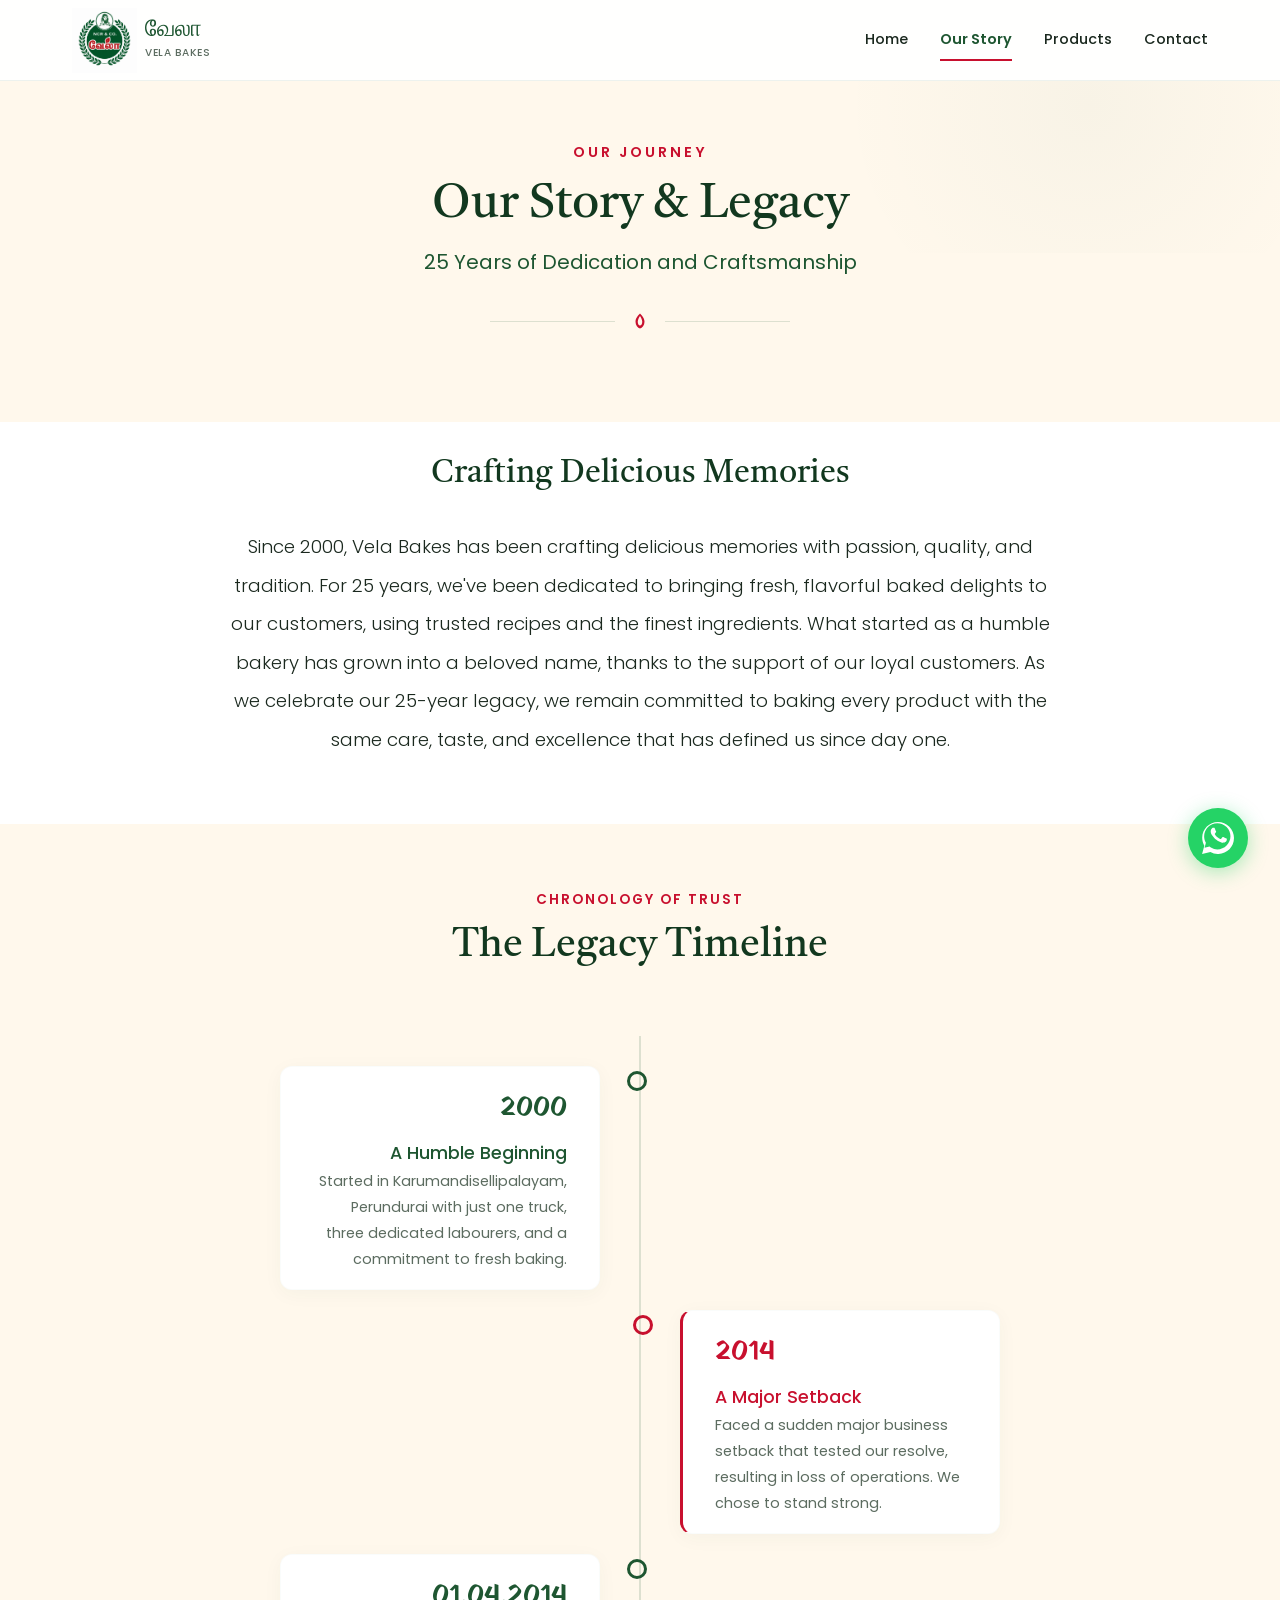
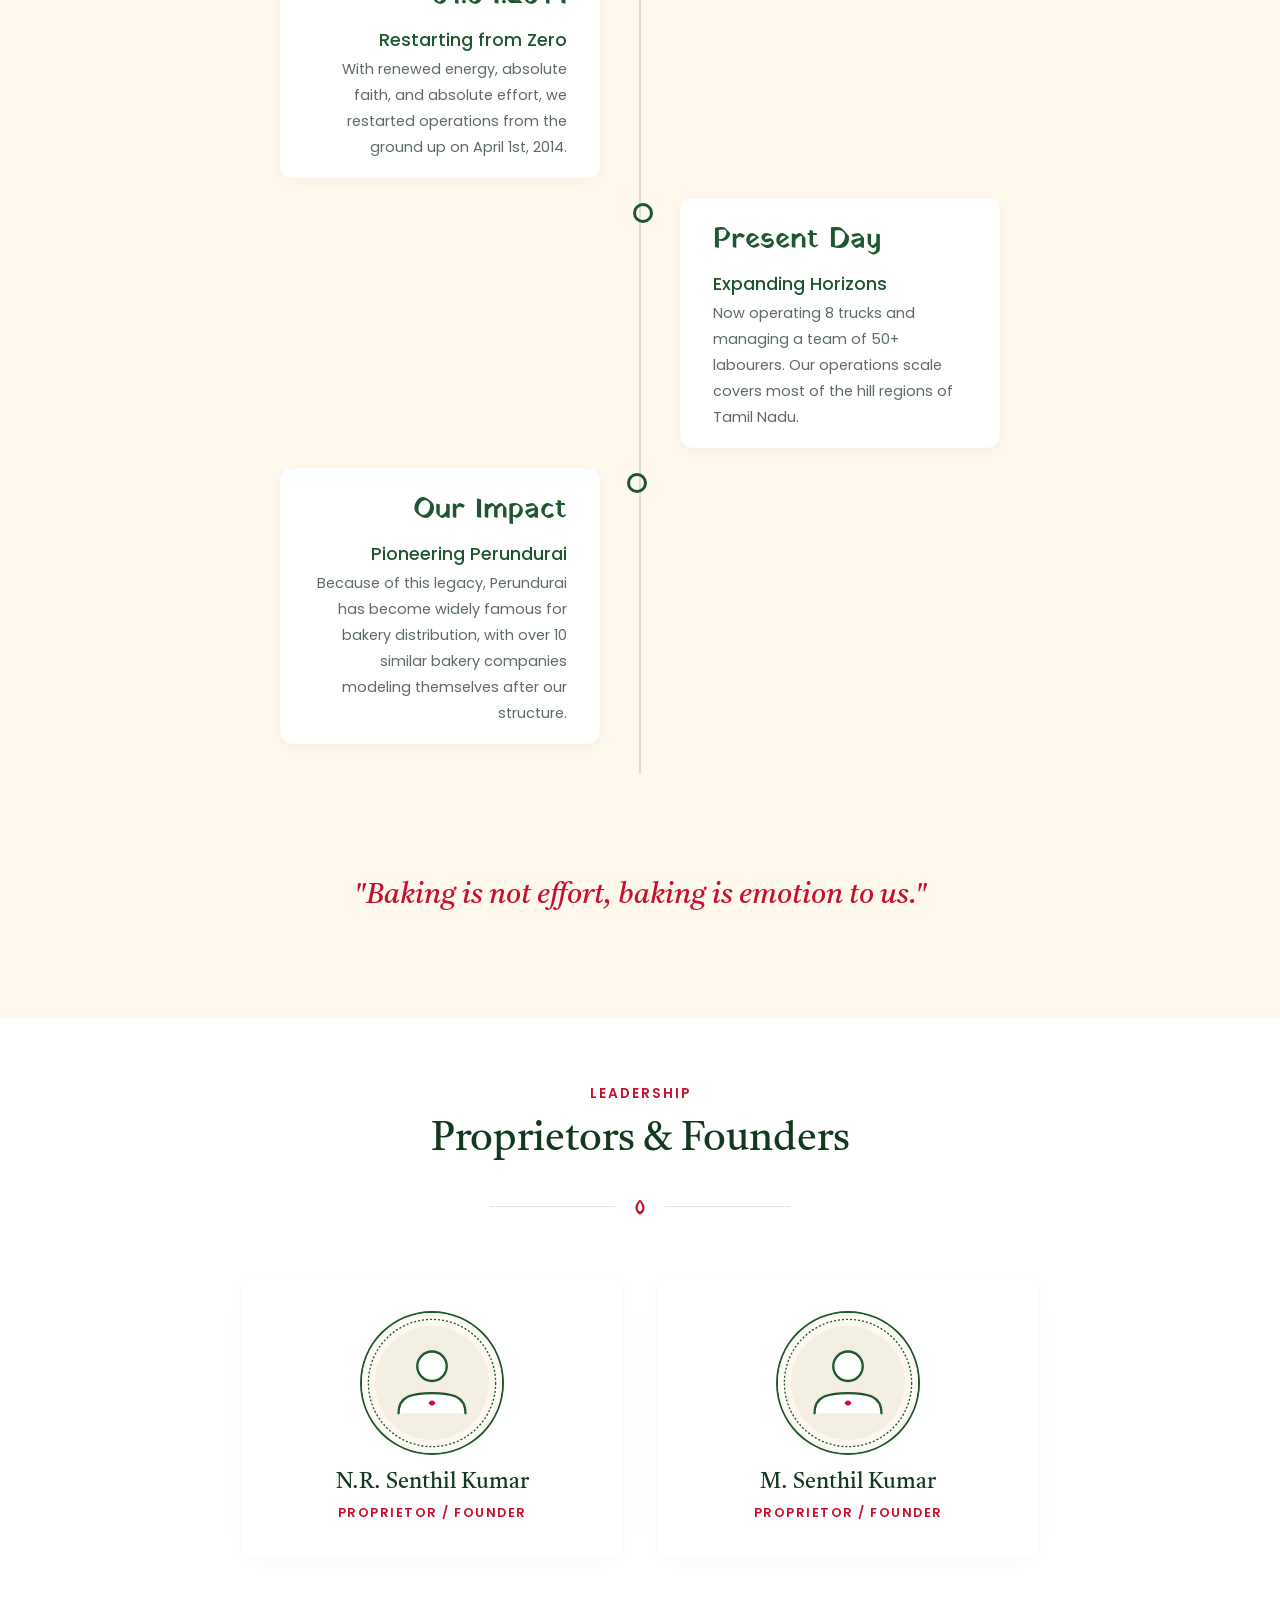
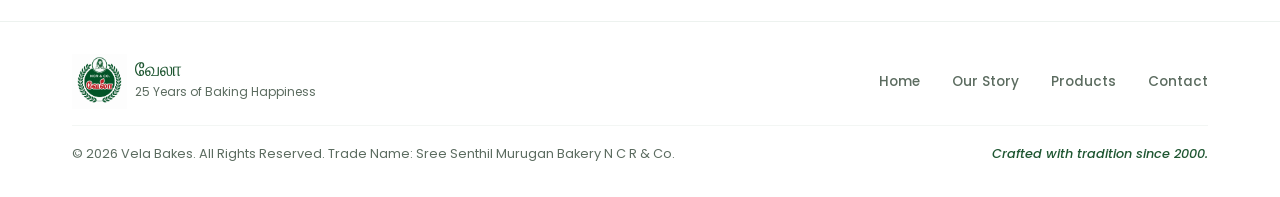
==== about.html @ 0e52856c "Initial commit: premium 4-page responsive website for Vela Bakes" ====
<!DOCTYPE html>
<html lang="en">
<head>
  <meta charset="UTF-8">
  <meta name="viewport" content="width=device-width, initial-scale=1.0">
  <meta name="description" content="Read the inspiring journey of Vela Bakes, Sree Senthil Murugan Bakery N C R & Co. Discover our 25-year baking legacy in Perundurai and meet our founders.">
  <title>Our Story | Vela Bakes</title>
  
  <!-- CSS Stylesheets -->
  <link rel="stylesheet" href="assets/css/style.css">
  
  <!-- Favicon -->
  <link rel="icon" type="image/png" href="assets/logo.png">
</head>
<body>

  <!-- --- SITE HEADER / NAVIGATION --- -->
  <header class="navbar-header" id="siteHeader">
    <div class="container navbar-container">
      <a href="index.html" class="logo-link" aria-label="Vela Bakes Home">
        <img src="assets/logo.png" alt="Vela Bakes Logo" class="logo-img">
        <div class="logo-text-group">
          <span class="logo-title">வேலா</span>
          <span class="logo-subtitle">VELA BAKES</span>
        </div>
      </a>
      
      <button class="menu-toggle" id="menuToggle" aria-label="Toggle navigation menu" aria-expanded="false" aria-controls="navLinks">
        <span></span>
        <span></span>
        <span></span>
      </button>

      <nav class="nav-links" id="navLinks">
        <a href="index.html" class="nav-link">Home</a>
        <a href="about.html" class="nav-link active">Our Story</a>
        <a href="products.html" class="nav-link">Products</a>
        <a href="contact.html" class="nav-link">Contact</a>
      </nav>
    </div>
  </header>

  <!-- --- HERO SECTION / BANNER --- -->
  <section class="hero-section" style="min-height: 40vh; padding: 140px 0 60px;">
    <div class="hero-bg-accent"></div>
    <div class="container hero-content reveal">
      <p class="hero-subtitle">Our Journey</p>
      <h1 class="hero-title" style="font-size: 3rem; margin-bottom: var(--space-xs);">Our Story &amp; Legacy</h1>
      <p class="hero-tagline" style="font-size: 1.25rem;">25 Years of Dedication and Craftsmanship</p>
      
      <div class="leaf-divider">
        <div class="leaf-line"></div>
        <svg class="leaf-icon" viewBox="0 0 24 24">
          <path d="M12,2C12,2 6,7 6,13C6,18 9,21 12,22C15,21 18,18 18,13C18,7 12,2 12,2ZM12,18C10.3,18 9,15.8 9,13C9,10.2 11,6.5 12,5.2C13,6.5 15,10.2 15,13C15,15.8 13.7,18 12,18Z"/>
        </svg>
        <div class="leaf-line"></div>
      </div>
    </div>
  </section>

  <!-- --- STORY SECTION --- -->
  <section class="section-padding" style="background-color: var(--color-bg-white); padding-top: var(--space-md);">
    <div class="container reveal" style="max-width: 900px; text-align: center;">
      <h2 class="section-title" style="font-size: 2rem; margin-bottom: var(--space-md);">Crafting Delicious Memories</h2>
      <p class="intro-text" style="font-size: 1.15rem; line-height: 2.1; margin-bottom: 0;">
        Since 2000, Vela Bakes has been crafting delicious memories with passion, quality, and tradition. For 25 years, we've been dedicated to bringing fresh, flavorful baked delights to our customers, using trusted recipes and the finest ingredients. What started as a humble bakery has grown into a beloved name, thanks to the support of our loyal customers. As we celebrate our 25-year legacy, we remain committed to baking every product with the same care, taste, and excellence that has defined us since day one.
      </p>
    </div>
  </section>

  <!-- --- TIMELINE / LEGACY SECTION --- -->
  <section class="section-padding">
    <div class="container reveal">
      <div class="section-header">
        <p class="section-subtitle">Chronology of Trust</p>
        <h2 class="section-title">The Legacy Timeline</h2>
      </div>

      <div class="timeline-container">
        <!-- Milestone 1 -->
        <div class="timeline-item left reveal">
          <div class="timeline-content">
            <span class="timeline-year">2000</span>
            <h3 style="font-family: var(--font-body); font-size: 1.1rem; color: var(--color-brand-green); margin-bottom: 5px;">A Humble Beginning</h3>
            <p style="font-size: 0.9rem; color: var(--color-text-muted);">
              Started in Karumandisellipalayam, Perundurai with just one truck, three dedicated labourers, and a commitment to fresh baking.
            </p>
          </div>
        </div>

        <!-- Milestone 2 -->
        <div class="timeline-item right setback reveal">
          <div class="timeline-content">
            <span class="timeline-year">2014</span>
            <h3 style="font-family: var(--font-body); font-size: 1.1rem; color: var(--color-brand-red); margin-bottom: 5px;">A Major Setback</h3>
            <p style="font-size: 0.9rem; color: var(--color-text-muted);">
              Faced a sudden major business setback that tested our resolve, resulting in loss of operations. We chose to stand strong.
            </p>
          </div>
        </div>

        <!-- Milestone 3 -->
        <div class="timeline-item left reveal">
          <div class="timeline-content">
            <span class="timeline-year">01.04.2014</span>
            <h3 style="font-family: var(--font-body); font-size: 1.1rem; color: var(--color-brand-green); margin-bottom: 5px;">Restarting from Zero</h3>
            <p style="font-size: 0.9rem; color: var(--color-text-muted);">
              With renewed energy, absolute faith, and absolute effort, we restarted operations from the ground up on April 1st, 2014.
            </p>
          </div>
        </div>

        <!-- Milestone 4 -->
        <div class="timeline-item right reveal">
          <div class="timeline-content">
            <span class="timeline-year">Present Day</span>
            <h3 style="font-family: var(--font-body); font-size: 1.1rem; color: var(--color-brand-green); margin-bottom: 5px;">Expanding Horizons</h3>
            <p style="font-size: 0.9rem; color: var(--color-text-muted);">
              Now operating 8 trucks and managing a team of 50+ labourers. Our operations scale covers most of the hill regions of Tamil Nadu.
            </p>
          </div>
        </div>

        <!-- Milestone 5 -->
        <div class="timeline-item left reveal">
          <div class="timeline-content">
            <span class="timeline-year">Our Impact</span>
            <h3 style="font-family: var(--font-body); font-size: 1.1rem; color: var(--color-brand-green); margin-bottom: 5px;">Pioneering Perundurai</h3>
            <p style="font-size: 0.9rem; color: var(--color-text-muted);">
              Because of this legacy, Perundurai has become widely famous for bakery distribution, with over 10 similar bakery companies modeling themselves after our structure.
            </p>
          </div>
        </div>
      </div>

      <div class="timeline-quote-section reveal">
        <p class="timeline-quote">"Baking is not effort, baking is emotion to us."</p>
      </div>
    </div>
  </section>

  <!-- --- OWNERS / PROPRIETORS SECTION --- -->
  <section class="section-padding" style="background-color: var(--color-bg-white);">
    <div class="container reveal">
      <div class="section-header">
        <p class="section-subtitle">Leadership</p>
        <h2 class="section-title">Proprietors &amp; Founders</h2>
        <div class="leaf-divider">
          <div class="leaf-line"></div>
          <svg class="leaf-icon" viewBox="0 0 24 24">
            <path d="M12,2C12,2 6,7 6,13C6,18 9,21 12,22C15,21 18,18 18,13C18,7 12,2 12,2ZM12,18C10.3,18 9,15.8 9,13C9,10.2 11,6.5 12,5.2C13,6.5 15,10.2 15,13C15,15.8 13.7,18 12,18Z"/>
          </svg>
          <div class="leaf-line"></div>
        </div>
      </div>

      <div class="owners-grid">
        <!-- Founder 1 -->
        <div class="owner-card reveal">
          <div class="owner-img-frame">
            <img src="assets/images/owner-placeholder.svg" alt="N.R. Senthil Kumar Profile" class="owner-img" loading="lazy">
          </div>
          <h3 class="owner-name">N.R. Senthil Kumar</h3>
          <p class="owner-role">Proprietor / Founder</p>
        </div>

        <!-- Founder 2 -->
        <div class="owner-card reveal">
          <div class="owner-img-frame">
            <img src="assets/images/owner-placeholder.svg" alt="M. Senthil Kumar Profile" class="owner-img" loading="lazy">
          </div>
          <h3 class="owner-name">M. Senthil Kumar</h3>
          <p class="owner-role">Proprietor / Founder</p>
        </div>
      </div>
    </div>
  </section>

  <!-- --- FOOTER --- -->
  <footer class="site-footer">
    <div class="container">
      <div class="footer-top">
        <a href="index.html" class="footer-brand" aria-label="Vela Bakes logo Link">
          <img src="assets/logo.png" alt="Vela Bakes Logo" class="footer-logo">
          <div class="logo-text-group" style="text-align: left;">
            <span class="footer-brand-title">வேலா</span>
            <span class="footer-brand-tagline">25 Years of Baking Happiness</span>
          </div>
        </a>
        
        <ul class="footer-links">
          <li><a href="index.html" class="footer-link">Home</a></li>
          <li><a href="about.html" class="footer-link">Our Story</a></li>
          <li><a href="products.html" class="footer-link">Products</a></li>
          <li><a href="contact.html" class="footer-link">Contact</a></li>
        </ul>
      </div>

      <div class="footer-bottom">
        <p class="footer-copyright">&copy; 2026 Vela Bakes. All Rights Reserved. Trade Name: Sree Senthil Murugan Bakery N C R & Co.</p>
        <p class="footer-tradition">Crafted with tradition since 2000.</p>
      </div>
    </div>
  </footer>

  <!-- --- FLOATING WHATSAPP BUTTON --- -->
  <a href="https://wa.me/919443767670?text=Hi%2C%20I%27d%20like%20to%20know%20more%20about%20Vela%20Bakes" 
     target="_blank" 
     rel="noopener noreferrer" 
     class="floating-whatsapp" 
     id="floatingWhatsApp" 
     aria-label="Contact us on WhatsApp">
    <span class="whatsapp-tooltip">Chat with us on WhatsApp</span>
    <svg class="whatsapp-icon-svg" viewBox="0 0 24 24">
      <path d="M.057 24l1.687-6.163c-1.041-1.804-1.588-3.849-1.587-5.946C.06 5.348 5.397.01 12.008.01c3.202.001 6.212 1.246 8.477 3.514 2.266 2.268 3.507 5.28 3.505 8.484-.004 6.657-5.34 11.997-11.953 11.997-2.005-.001-3.973-.502-5.724-1.455L0 24zm6.59-4.846c1.6.95 3.188 1.449 4.825 1.451 5.436 0 9.859-4.42 9.863-9.864.002-2.634-1.02-5.11-2.881-6.973-1.862-1.862-4.343-2.885-6.977-2.887-5.44 0-9.864 4.42-9.868 9.866-.001 1.724.451 3.407 1.31 4.904l-.997 3.639 3.728-.976zm11.389-6.859c-.3-.15-1.774-.875-2.046-.975-.272-.1-.471-.15-.669.15-.198.3-.765.975-.938 1.175-.173.2-.347.225-.648.075-.3-.15-1.266-.466-2.41-1.484-.89-.794-1.49-1.775-1.665-2.075-.173-.3-.018-.462.13-.61.135-.133.3-.35.45-.525.15-.175.2-.299.3-.5.1-.2.05-.375-.025-.525-.075-.15-.669-1.612-.916-2.207-.242-.579-.487-.5-.669-.51-.173-.008-.371-.01-.57-.01-.198 0-.52.074-.792.372-.272.297-1.04 1.016-1.04 2.479 0 1.462 1.065 2.875 1.213 3.074.149.198 2.096 3.2 5.077 4.487.709.306 1.262.489 1.694.625.712.227 1.36.195 1.871.118.571-.085 1.774-.726 2.022-1.429.247-.699.247-1.299.173-1.424-.074-.124-.272-.198-.57-.347z"/>
    </svg>
  </a>

  <!-- --- JAVASCRIPT --- -->
  <script src="assets/js/main.js"></script>
</body>
</html>
---- assets/css/style.css ----
@import url('https://fonts.googleapis.com/css2?family=Poppins:wght@300;400;500;600;700&family=Tiro+Tamil:ital@0;1&family=Yatra+One&display=swap');

/* --- DESIGN SYSTEM & CSS VARIABLES --- */
:root {
  --color-brand-green: #1E5631;
  --color-brand-green-dark: #12381F;
  --color-brand-green-light: #4c8a5f;
  --color-brand-red: #C8102E;
  --color-brand-red-hover: #A00D24;
  --color-bg-cream: #FFF8EC;
  --color-bg-white: #FFFFFF;
  
  /* High contrast text colors for premium feel & accessibility */
  --color-text-primary: #1A281E;
  --color-text-muted: #5C6C60;
  --color-text-white: #FFFFFF;
  
  /* Fonts */
  --font-heading: 'Tiro Tamil', serif;
  --font-accent: 'Yatra One', serif;
  --font-body: 'Poppins', sans-serif;
  
  /* Spacing system (Generous whitespace) */
  --space-xs: 0.5rem;
  --space-sm: 1rem;
  --space-md: 2rem;
  --space-lg: 4rem;
  --space-xl: 8rem;
  
  /* Elevation & Border Radius */
  --radius-sm: 4px;
  --radius-md: 12px;
  --radius-lg: 24px;
  --radius-full: 9999px;
  
  --shadow-subtle: 0 4px 20px rgba(30, 86, 49, 0.04);
  --shadow-premium: 0 10px 30px rgba(30, 86, 49, 0.08);
  --shadow-hover: 0 20px 40px rgba(30, 86, 49, 0.15);
  
  /* Transitions */
  --transition-smooth: all 0.4s cubic-bezier(0.25, 1, 0.5, 1);
  --transition-fast: all 0.2s ease;
}

/* --- BASE STYLES --- */
* {
  box-sizing: border-box;
  margin: 0;
  padding: 0;
}

html {
  scroll-behavior: smooth;
  font-size: 16px;
}

body {
  font-family: var(--font-body);
  background-color: var(--color-bg-cream);
  color: var(--color-text-primary);
  line-height: 1.8;
  -webkit-font-smoothing: antialiased;
  overflow-x: hidden;
}

h1, h2, h3, h4, h5, h6 {
  font-family: var(--font-heading);
  color: var(--color-brand-green-dark);
  font-weight: 500;
  line-height: 1.3;
}

a {
  color: inherit;
  text-decoration: none;
  transition: var(--transition-fast);
}

img {
  max-width: 100%;
  height: auto;
  display: block;
}

ul {
  list-style: none;
}

/* --- ACCESSIBILITY FOCUS STATES --- */
button:focus-visible,
a:focus-visible,
input:focus-visible,
textarea:focus-visible {
  outline: 2px solid var(--color-brand-red);
  outline-offset: 4px;
}

/* --- PREMIUM CONTAINER --- */
.container {
  width: 100%;
  max-width: 1200px;
  margin: 0 auto;
  padding: 0 var(--space-md);
}

/* --- HEADER / NAVIGATION --- */
.navbar-header {
  position: fixed;
  top: 0;
  left: 0;
  width: 100%;
  background-color: rgba(255, 255, 255, 0.95);
  backdrop-filter: blur(10px);
  border-bottom: 1px solid rgba(30, 86, 49, 0.08);
  z-index: 100;
  transition: var(--transition-smooth);
}

.navbar-header.scrolled {
  padding: 0.5rem 0;
  box-shadow: var(--shadow-subtle);
}

.navbar-container {
  display: flex;
  justify-content: space-between;
  align-items: center;
  height: 80px;
}

.logo-link {
  display: flex;
  align-items: center;
  gap: var(--space-xs);
}

.logo-img {
  height: 65px;
  width: auto;
  transition: var(--transition-smooth);
}

.logo-text-group {
  display: flex;
  flex-direction: column;
}

.logo-title {
  font-family: var(--font-accent);
  font-size: 1.5rem;
  color: var(--color-brand-green);
  line-height: 1.1;
}

.logo-subtitle {
  font-size: 0.65rem;
  font-weight: 500;
  color: var(--color-text-muted);
  letter-spacing: 0.5px;
}

.nav-links {
  display: flex;
  gap: var(--space-md);
}

.nav-link {
  font-size: 0.9rem;
  font-weight: 500;
  color: var(--color-text-primary);
  position: relative;
  padding: 0.5rem 0;
}

.nav-link::after {
  content: '';
  position: absolute;
  bottom: 0;
  left: 0;
  width: 0;
  height: 2px;
  background-color: var(--color-brand-red);
  transition: var(--transition-smooth);
}

.nav-link:hover {
  color: var(--color-brand-green);
}

.nav-link:hover::after {
  width: 100%;
}

.nav-link.active {
  color: var(--color-brand-green);
  font-weight: 600;
}

.nav-link.active::after {
  width: 100%;
  background-color: var(--color-brand-red);
}

/* Mobile Hamburger Menu */
.menu-toggle {
  display: none;
  flex-direction: column;
  justify-content: space-between;
  width: 24px;
  height: 18px;
  background: transparent;
  border: none;
  cursor: pointer;
  z-index: 101;
}

.menu-toggle span {
  display: block;
  width: 100%;
  height: 2px;
  background-color: var(--color-brand-green-dark);
  transition: var(--transition-smooth);
}

/* Hamburger transition to 'X' */
.menu-toggle.active span:nth-child(1) {
  transform: translateY(8px) rotate(45deg);
}
.menu-toggle.active span:nth-child(2) {
  opacity: 0;
}
.menu-toggle.active span:nth-child(3) {
  transform: translateY(-8px) rotate(-45deg);
}

/* --- HERO SECTION --- */
.hero-section {
  position: relative;
  padding: 160px 0 100px;
  background-color: var(--color-bg-cream);
  min-height: 80vh;
  display: flex;
  align-items: center;
  justify-content: center;
  text-align: center;
  overflow: hidden;
}

.hero-bg-accent {
  position: absolute;
  top: -10%;
  right: -10%;
  width: 50%;
  height: 70%;
  background: radial-gradient(circle, rgba(30, 86, 49, 0.03) 0%, rgba(255, 255, 255, 0) 70%);
  z-index: 0;
  pointer-events: none;
}

.hero-content {
  position: relative;
  z-index: 1;
  max-width: 800px;
  margin: 0 auto;
}

.hero-logo {
  height: 160px;
  width: auto;
  margin: 0 auto var(--space-md);
  filter: drop-shadow(0 8px 16px rgba(30, 86, 49, 0.1));
}

.hero-subtitle {
  font-family: var(--font-body);
  font-size: 0.9rem;
  text-transform: uppercase;
  letter-spacing: 3px;
  color: var(--color-brand-red);
  font-weight: 600;
  margin-bottom: var(--space-xs);
}

.hero-title {
  font-size: 3.5rem;
  margin-bottom: var(--space-sm);
  font-family: var(--font-heading);
}

.hero-tagline {
  font-size: 1.5rem;
  color: var(--color-brand-green);
  font-weight: 400;
  margin-bottom: var(--space-sm);
}

.hero-description {
  font-size: 1.1rem;
  color: var(--color-text-muted);
  max-width: 600px;
  margin: 0 auto var(--space-md);
}

/* --- PRIMARY BUTTONS & CTA --- */
.btn-primary {
  display: inline-flex;
  align-items: center;
  gap: var(--space-xs);
  background-color: var(--color-brand-red);
  color: var(--color-bg-white);
  padding: 1rem 2.2rem;
  border-radius: var(--radius-full);
  font-weight: 500;
  font-size: 0.95rem;
  letter-spacing: 0.5px;
  box-shadow: 0 6px 20px rgba(200, 16, 46, 0.2);
  transition: var(--transition-smooth);
}

.btn-primary:hover {
  background-color: var(--color-brand-red-hover);
  transform: translateY(-3px);
  box-shadow: 0 10px 25px rgba(200, 16, 46, 0.3);
}

.btn-secondary {
  display: inline-flex;
  align-items: center;
  color: var(--color-brand-green);
  font-weight: 600;
  font-size: 0.95rem;
  position: relative;
  padding: 0.3rem 0;
  gap: var(--space-xs);
}

.btn-secondary::after {
  content: '';
  position: absolute;
  bottom: 0;
  left: 0;
  width: 100%;
  height: 1px;
  background-color: var(--color-brand-green);
  transform: scaleX(0.3);
  transform-origin: left;
  transition: var(--transition-smooth);
}

.btn-secondary:hover::after {
  transform: scaleX(1);
}

/* --- INTRO STRIP --- */
.intro-strip {
  padding: var(--space-lg) 0;
  background-color: var(--color-bg-white);
  text-align: center;
  border-top: 1px solid rgba(30, 86, 49, 0.04);
  border-bottom: 1px solid rgba(30, 86, 49, 0.04);
}

.intro-text {
  font-size: 1.35rem;
  line-height: 2;
  color: var(--color-text-primary);
  max-width: 900px;
  margin: 0 auto var(--space-md);
  font-weight: 300;
}

/* --- STATS STRIP --- */
.stats-strip {
  padding: var(--space-lg) 0;
  background-color: var(--color-brand-green-dark);
  color: var(--color-bg-white);
  text-align: center;
}

.stats-grid {
  display: grid;
  grid-template-columns: repeat(4, 1fr);
  gap: var(--space-md);
}

.stat-item {
  padding: var(--space-sm);
}

.stat-number {
  font-family: var(--font-heading);
  font-size: 3.5rem;
  color: var(--color-bg-cream);
  line-height: 1;
  margin-bottom: var(--space-xs);
  display: block;
}

.stat-label {
  font-size: 0.8rem;
  text-transform: uppercase;
  letter-spacing: 2px;
  color: rgba(255, 248, 236, 0.7);
  font-weight: 500;
}

/* --- SIGNATURE MOTIF DIVIDER --- */
.leaf-divider {
  display: flex;
  align-items: center;
  justify-content: center;
  gap: var(--space-sm);
  margin: var(--space-md) auto;
  width: 100%;
  max-width: 300px;
}

.leaf-line {
  flex-grow: 1;
  height: 1px;
  background-color: rgba(30, 86, 49, 0.15);
}

.leaf-icon {
  width: 18px;
  height: 18px;
  fill: var(--color-brand-red);
}

/* --- SECTION STRUCTURES --- */
.section-padding {
  padding: var(--space-lg) 0;
}

.section-header {
  text-align: center;
  max-width: 700px;
  margin: 0 auto var(--space-lg);
}

.section-subtitle {
  font-family: var(--font-body);
  font-size: 0.85rem;
  text-transform: uppercase;
  letter-spacing: 2px;
  color: var(--color-brand-red);
  font-weight: 600;
  margin-bottom: var(--space-xs);
}

.section-title {
  font-size: 2.5rem;
}

/* --- FEATURED & PRODUCT GRID --- */
.product-grid {
  display: grid;
  grid-template-columns: repeat(auto-fit, minmax(280px, 1fr));
  gap: var(--space-md);
}

.product-card {
  background-color: var(--color-bg-white);
  border-radius: var(--radius-md);
  overflow: hidden;
  box-shadow: var(--shadow-subtle);
  transition: var(--transition-smooth);
  border: 1px solid rgba(30, 86, 49, 0.03);
  display: flex;
  flex-direction: column;
}

.product-card:hover {
  transform: translateY(-8px);
  box-shadow: var(--shadow-hover);
}

.product-img-wrapper {
  position: relative;
  overflow: hidden;
  aspect-ratio: 4/3;
  background-color: var(--color-bg-cream);
  display: flex;
  align-items: center;
  justify-content: center;
}

.product-img {
  width: 100%;
  height: 100%;
  object-fit: cover;
  transition: var(--transition-smooth);
}

.product-card:hover .product-img {
  transform: scale(1.05);
}

.product-info {
  padding: var(--space-md);
  text-align: center;
  flex-grow: 1;
  display: flex;
  flex-direction: column;
  justify-content: space-between;
}

.product-category-tag {
  font-size: 0.7rem;
  text-transform: uppercase;
  letter-spacing: 1px;
  color: var(--color-text-muted);
  margin-bottom: var(--space-xs);
}

.product-name {
  font-size: 1.25rem;
  margin-bottom: var(--space-sm);
  color: var(--color-brand-green-dark);
}

.product-card-cta {
  margin-top: auto;
  border-top: 1px solid rgba(30, 86, 49, 0.05);
  padding-top: var(--space-sm);
}

/* --- CLOSING CTA BAND --- */
.cta-band {
  background-color: var(--color-bg-white);
  text-align: center;
  padding: var(--space-lg) 0;
  border-top: 1px solid rgba(30, 86, 49, 0.04);
}

.cta-band-content {
  max-width: 600px;
  margin: 0 auto;
}

.cta-band-text {
  font-size: 1.5rem;
  color: var(--color-brand-green-dark);
  font-family: var(--font-heading);
  margin-bottom: var(--space-md);
}

/* --- TIMELINE DESIGN (ABOUT PAGE) --- */
.timeline-container {
  position: relative;
  max-width: 800px;
  margin: 40px auto;
  padding: 20px 0;
}

.timeline-container::after {
  content: '';
  position: absolute;
  width: 2px;
  background-color: rgba(30, 86, 49, 0.15);
  top: 0;
  bottom: 0;
  left: 50%;
  transform: translateX(-50%);
}

.timeline-item {
  padding: 10px 40px;
  position: relative;
  width: 50%;
  box-sizing: border-box;
}

.timeline-item.left {
  left: 0;
  text-align: right;
}

.timeline-item.right {
  left: 50%;
  text-align: left;
}

.timeline-item::after {
  content: '';
  position: absolute;
  width: 14px;
  height: 14px;
  right: -7px;
  background-color: var(--color-bg-cream);
  border: 3px solid var(--color-brand-green);
  border-radius: 50%;
  top: 15px;
  z-index: 1;
}

.timeline-item.right::after {
  left: -7px;
}

.timeline-item.setback::after {
  border-color: var(--color-brand-red);
}

.timeline-year {
  font-family: var(--font-accent);
  font-size: 1.75rem;
  color: var(--color-brand-green);
  margin-bottom: var(--space-xs);
  display: block;
}

.timeline-item.setback .timeline-year {
  color: var(--color-brand-red);
}

.timeline-content {
  background-color: var(--color-bg-white);
  padding: var(--space-sm) var(--space-md);
  border-radius: var(--radius-md);
  box-shadow: var(--shadow-subtle);
  border: 1px solid rgba(30, 86, 49, 0.02);
}

.timeline-item.setback .timeline-content {
  border-left: 3px solid var(--color-brand-red);
}

.timeline-quote-section {
  text-align: center;
  margin-top: var(--space-lg);
  padding: var(--space-md);
}

.timeline-quote {
  font-family: var(--font-heading);
  font-size: 1.8rem;
  color: var(--color-brand-red);
  font-style: italic;
}

/* --- OWNERS SECTION (ABOUT PAGE) --- */
.owners-grid {
  display: grid;
  grid-template-columns: repeat(2, 1fr);
  gap: var(--space-md);
  max-width: 800px;
  margin: 0 auto;
}

.owner-card {
  background-color: var(--color-bg-white);
  border-radius: var(--radius-md);
  padding: var(--space-md);
  text-align: center;
  box-shadow: var(--shadow-subtle);
  border: 1px solid rgba(30, 86, 49, 0.02);
}

.owner-img-frame {
  width: 140px;
  height: 140px;
  margin: 0 auto var(--space-sm);
  border-radius: var(--radius-full);
  overflow: hidden;
  border: 3px solid var(--color-bg-cream);
  box-shadow: 0 0 0 2px var(--color-brand-green);
}

.owner-img {
  width: 100%;
  height: 100%;
  object-fit: cover;
}

.owner-name {
  font-size: 1.35rem;
  color: var(--color-brand-green-dark);
}

.owner-role {
  font-size: 0.8rem;
  text-transform: uppercase;
  color: var(--color-brand-red);
  letter-spacing: 1.5px;
  font-weight: 600;
  margin-top: 4px;
}

/* --- PRODUCT FILTERS (PRODUCTS PAGE) --- */
.filter-tabs-container {
  display: flex;
  justify-content: center;
  flex-wrap: wrap;
  gap: var(--space-xs);
  margin-bottom: var(--space-lg);
}

.filter-btn {
  background: var(--color-bg-white);
  border: 1px solid rgba(30, 86, 49, 0.1);
  color: var(--color-text-primary);
  font-family: var(--font-body);
  font-weight: 500;
  font-size: 0.85rem;
  padding: 0.6rem 1.4rem;
  border-radius: var(--radius-full);
  cursor: pointer;
  transition: var(--transition-fast);
}

.filter-btn:hover {
  background-color: var(--color-brand-green);
  color: var(--color-bg-white);
  border-color: var(--color-brand-green);
}

.filter-btn.active {
  background-color: var(--color-brand-green);
  color: var(--color-bg-white);
  border-color: var(--color-brand-green);
  box-shadow: 0 4px 12px rgba(30, 86, 49, 0.2);
}

/* Hidden class for JavaScript search filtering */
.product-card.hidden {
  display: none;
}

/* --- CONTACT LAYOUT --- */
.contact-grid {
  display: grid;
  grid-template-columns: 1fr 1.2fr;
  gap: var(--space-lg);
  align-items: stretch;
}

.contact-info-panel {
  background-color: var(--color-bg-white);
  padding: var(--space-md) var(--space-md);
  border-radius: var(--radius-md);
  box-shadow: var(--shadow-subtle);
  border: 1px solid rgba(30, 86, 49, 0.02);
  display: flex;
  flex-direction: column;
  justify-content: space-between;
}

.contact-item-group {
  margin-bottom: var(--space-md);
}

.contact-item-label {
  font-size: 0.8rem;
  text-transform: uppercase;
  color: var(--color-brand-red);
  letter-spacing: 1.5px;
  font-weight: 600;
  margin-bottom: var(--space-xs);
  display: block;
}

.contact-item-value {
  font-size: 1.1rem;
  color: var(--color-brand-green-dark);
  font-family: var(--font-heading);
}

.contact-link {
  display: inline-block;
  color: var(--color-brand-green);
  font-weight: 500;
  transition: var(--transition-fast);
}

.contact-link:hover {
  color: var(--color-brand-red);
}

.map-wrapper {
  border-radius: var(--radius-md);
  overflow: hidden;
  box-shadow: var(--shadow-subtle);
  border: 1px solid rgba(30, 86, 49, 0.02);
  min-height: 450px;
}

.map-iframe {
  width: 100%;
  height: 100%;
  border: 0;
  display: block;
}

/* --- FLOATING WHATSAPP CTA WIDGET --- */
.floating-whatsapp {
  position: fixed;
  bottom: var(--space-md);
  right: var(--space-md);
  width: 60px;
  height: 60px;
  background-color: #25D366;
  border-radius: var(--radius-full);
  display: flex;
  align-items: center;
  justify-content: center;
  box-shadow: 0 4px 20px rgba(37, 211, 102, 0.4);
  z-index: 999;
  transition: var(--transition-smooth);
}

.floating-whatsapp:hover {
  transform: translateY(-5px) scale(1.05);
  box-shadow: 0 8px 25px rgba(37, 211, 102, 0.5);
}

.whatsapp-icon-svg {
  width: 32px;
  height: 32px;
  fill: #FFFFFF;
}

.whatsapp-tooltip {
  position: absolute;
  right: 75px;
  background-color: var(--color-brand-green-dark);
  color: var(--color-bg-white);
  padding: 0.5rem 1rem;
  border-radius: var(--radius-sm);
  font-size: 0.8rem;
  font-weight: 500;
  white-space: nowrap;
  opacity: 0;
  visibility: hidden;
  transition: var(--transition-smooth);
  box-shadow: var(--shadow-subtle);
}

.whatsapp-tooltip::after {
  content: '';
  position: absolute;
  top: 50%;
  right: -6px;
  transform: translateY(-50%) rotate(45deg);
  width: 8px;
  height: 8px;
  background-color: var(--color-brand-green-dark);
}

.floating-whatsapp:hover .whatsapp-tooltip {
  opacity: 1;
  visibility: visible;
}

/* --- SHARED FOOTER --- */
.site-footer {
  background-color: var(--color-bg-white);
  border-top: 1px solid rgba(30, 86, 49, 0.08);
  padding: var(--space-md) 0;
  color: var(--color-text-muted);
}

.footer-top {
  display: flex;
  justify-content: space-between;
  align-items: center;
  flex-wrap: wrap;
  gap: var(--space-md);
  padding-bottom: var(--space-sm);
  border-bottom: 1px solid rgba(30, 86, 49, 0.05);
}

.footer-brand {
  display: flex;
  align-items: center;
  gap: var(--space-xs);
}

.footer-logo {
  height: 55px;
  width: auto;
}

.footer-brand-title {
  font-family: var(--font-accent);
  font-size: 1.25rem;
  color: var(--color-brand-green);
  line-height: 1;
}

.footer-brand-tagline {
  font-size: 0.75rem;
}

.footer-links {
  display: flex;
  gap: var(--space-md);
}

.footer-link {
  font-size: 0.85rem;
  font-weight: 500;
}

.footer-link:hover {
  color: var(--color-brand-red);
}

.footer-bottom {
  display: flex;
  justify-content: space-between;
  align-items: center;
  flex-wrap: wrap;
  padding-top: var(--space-sm);
  font-size: 0.8rem;
}

.footer-tradition {
  font-style: italic;
  color: var(--color-brand-green);
  font-weight: 500;
}

/* --- SCROLL REVEAL ANIMATIONS (Intersection Observer) --- */
.reveal {
  opacity: 0;
  transform: translateY(30px);
  transition: opacity 0.8s ease, transform 0.8s ease;
}

.reveal.active {
  opacity: 1;
  transform: translateY(0);
}

/* --- RESPONSIVE MEDIA QUERIES --- */
@media (max-width: 1024px) {
  html {
    font-size: 15px;
  }
  .contact-grid {
    gap: var(--space-md);
  }
}

@media (max-width: 768px) {
  /* Navigation mobile trigger logic */
  .menu-toggle {
    display: flex;
  }
  
  .nav-links {
    position: fixed;
    top: 80px;
    left: 0;
    width: 100%;
    height: calc(100vh - 80px);
    background-color: var(--color-bg-white);
    flex-direction: column;
    align-items: center;
    justify-content: center;
    gap: var(--space-md);
    transform: translateX(100%);
    transition: var(--transition-smooth);
    border-top: 1px solid rgba(30, 86, 49, 0.05);
    z-index: 99;
  }
  
  .nav-links.active {
    transform: translateX(0);
  }
  
  .nav-link {
    font-size: 1.25rem;
  }
  
  /* Hero typography */
  .hero-title {
    font-size: 2.5rem;
  }
  
  .hero-tagline {
    font-size: 1.25rem;
  }
  
  /* Stats grid stack */
  .stats-grid {
    grid-template-columns: repeat(2, 1fr);
  }
  
  /* Timeline stack to single vertical list */
  .timeline-container::after {
    left: 31px;
  }
  .timeline-item {
    width: 100%;
    padding-left: 55px;
    padding-right: 25px;
    text-align: left !important;
  }
  .timeline-item.right {
    left: 0;
  }
  .timeline-item::after {
    left: 24px !important;
    right: auto !important;
  }
  
  /* Owners & Contact grids */
  .owners-grid {
    grid-template-columns: 1fr;
    max-width: 450px;
  }
  
  .contact-grid {
    grid-template-columns: 1fr;
  }
  
  .map-wrapper {
    min-height: 300px;
  }
  
  /* Footer responsive stacking */
  .footer-top {
    flex-direction: column;
    text-align: center;
  }
  
  .footer-links {
    flex-wrap: wrap;
    justify-content: center;
  }
  
  .footer-bottom {
    flex-direction: column;
    gap: var(--space-xs);
    text-align: center;
  }
}

@media (max-width: 480px) {
  .stats-grid {
    grid-template-columns: 1fr;
  }
  
  .hero-title {
    font-size: 2.2rem;
  }
  
  .hero-tagline {
    font-size: 1.1rem;
  }
  
  .intro-text {
    font-size: 1.15rem;
  }
}
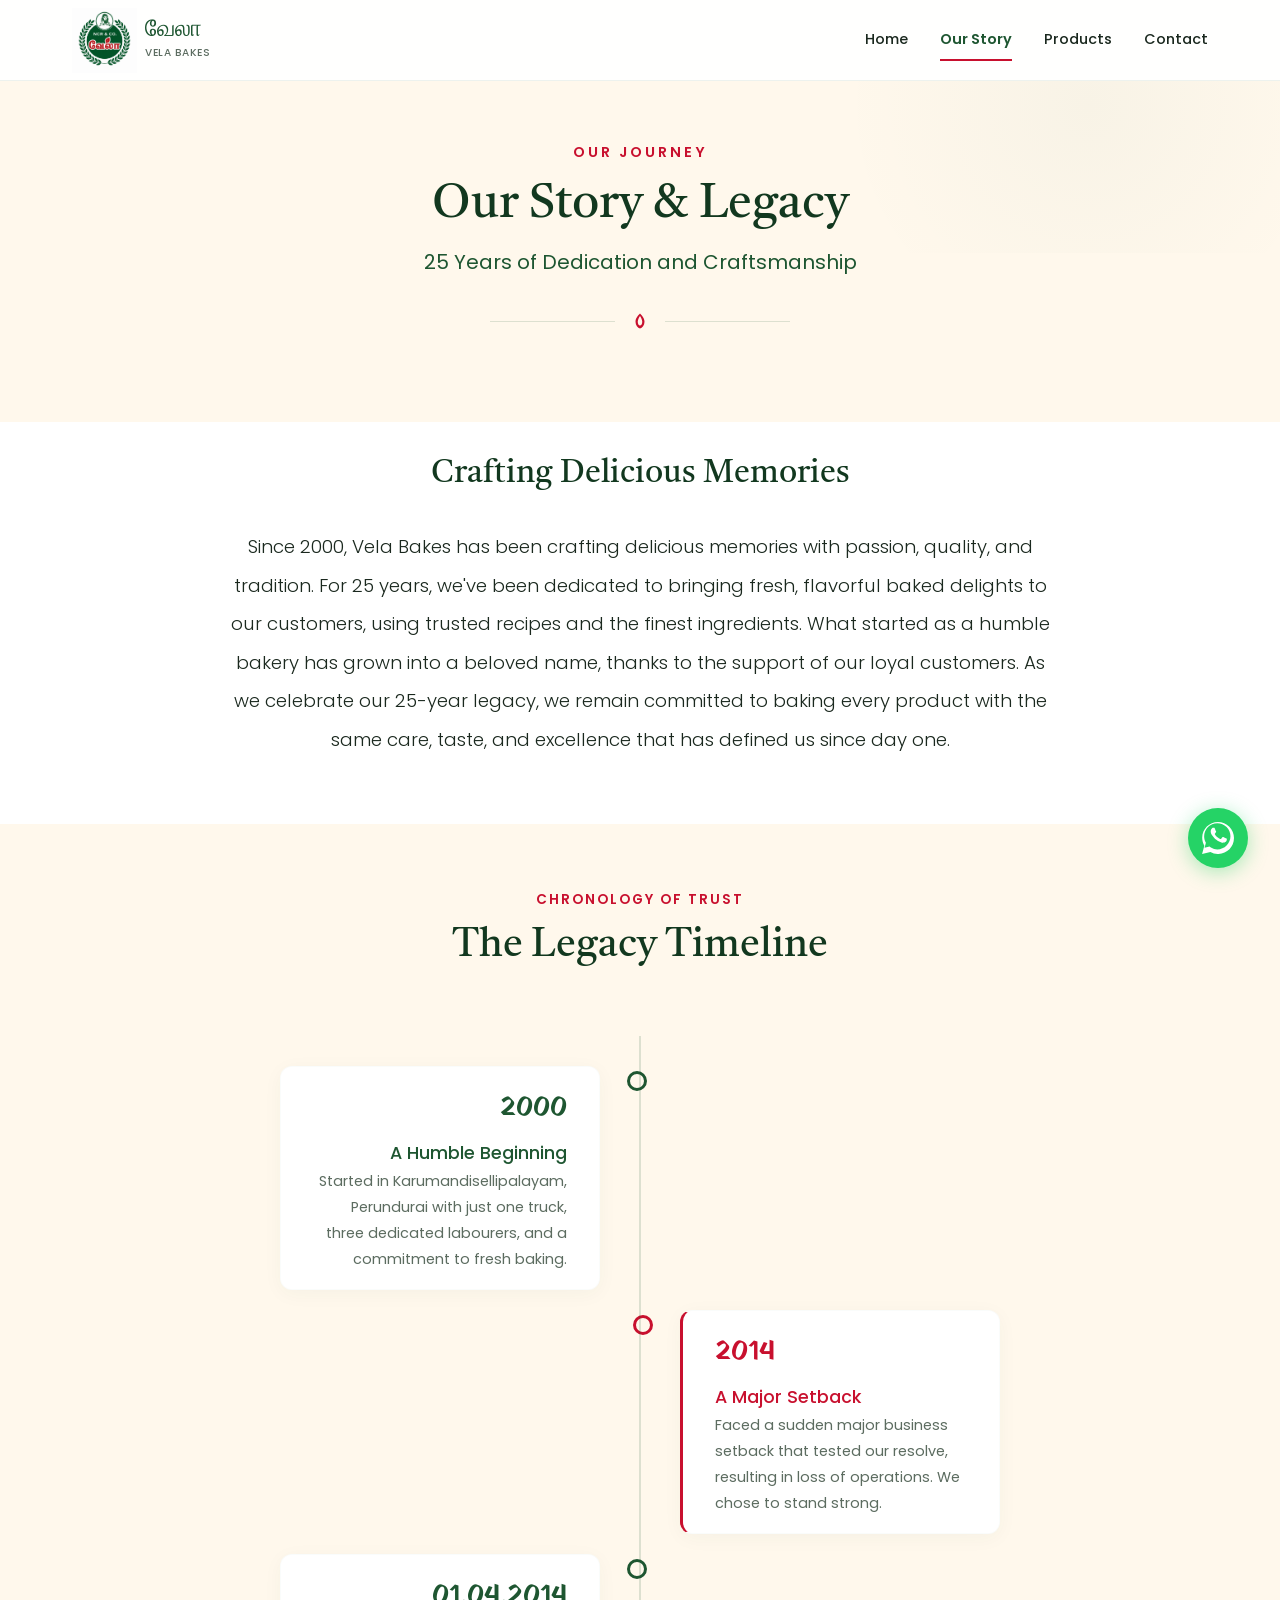
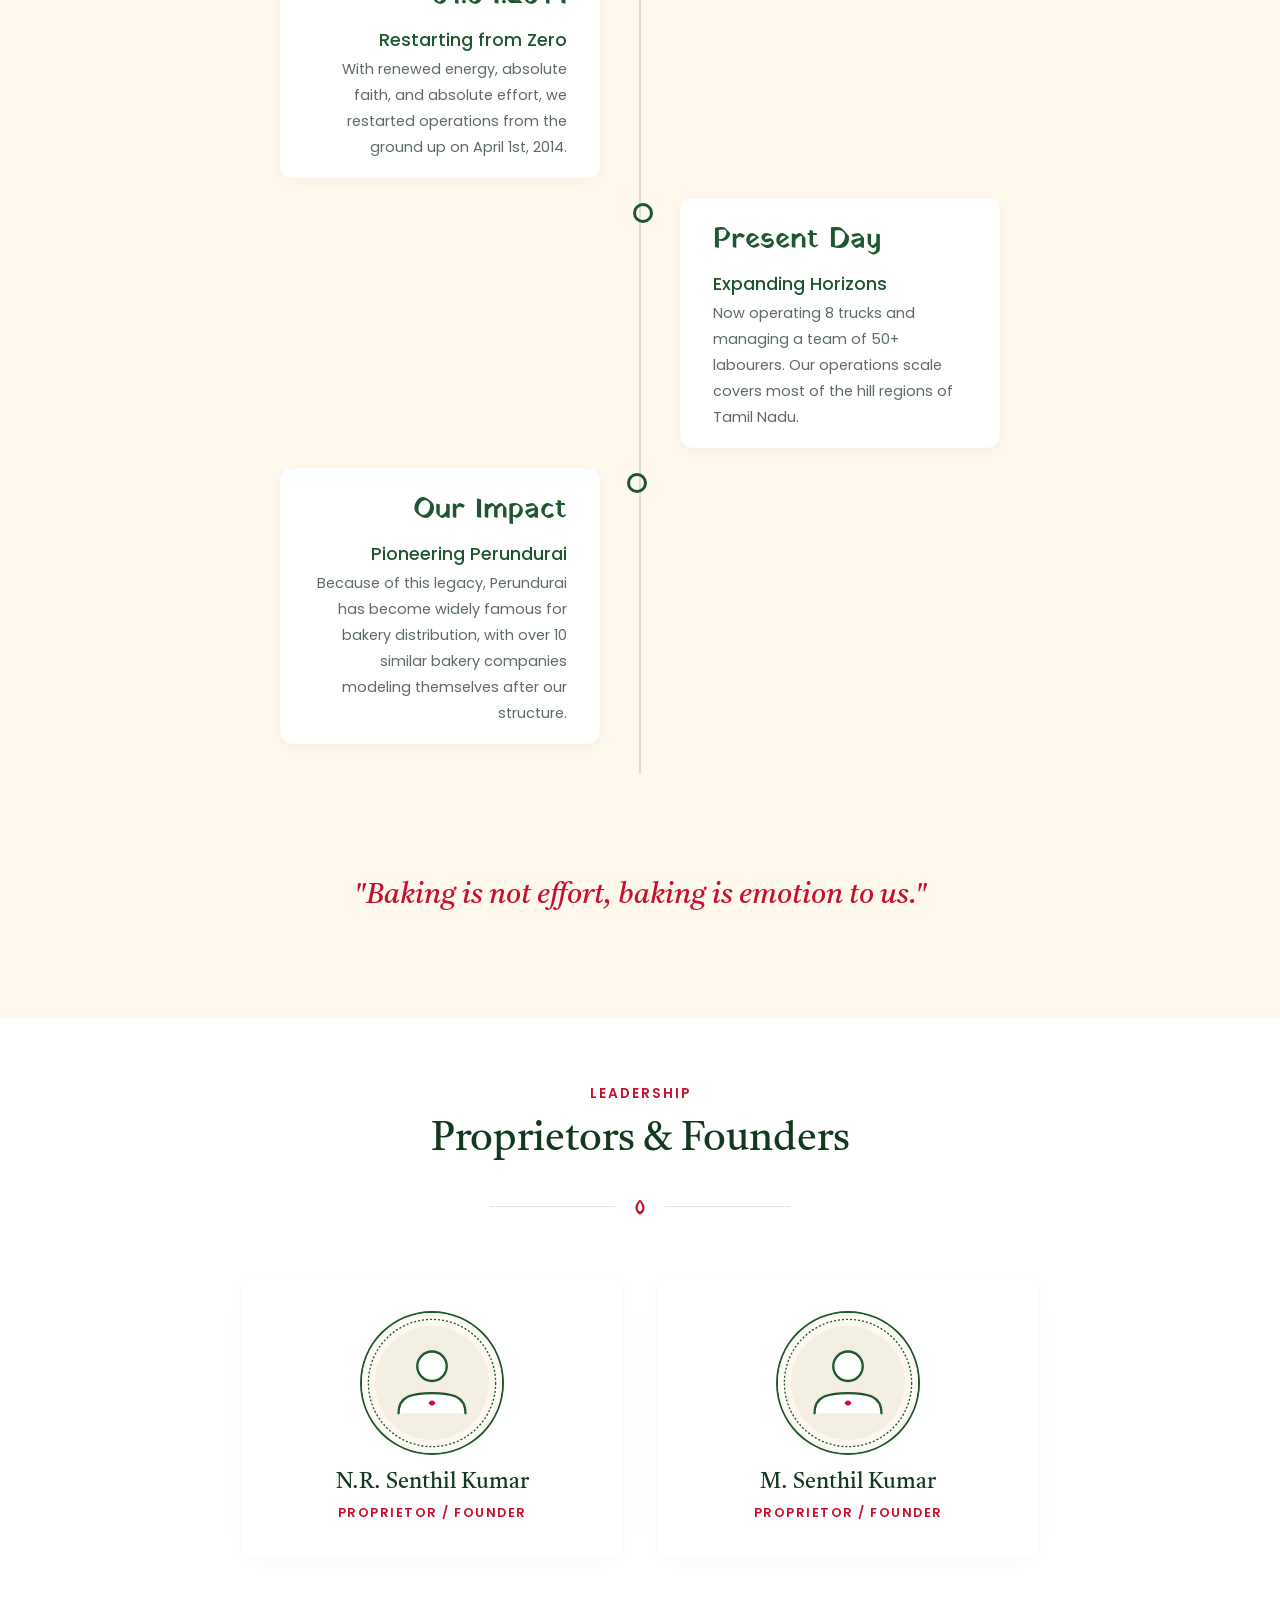
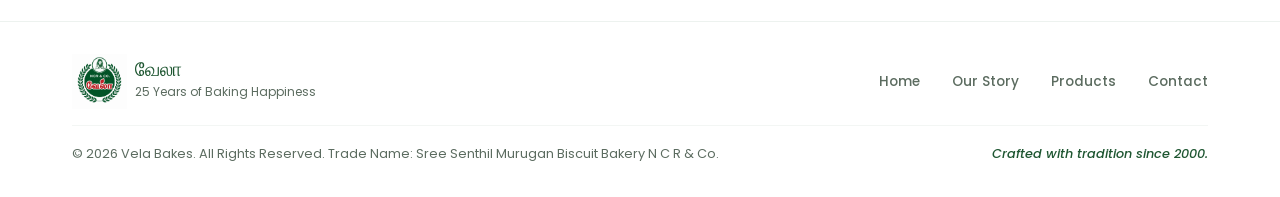
==== commit a194c045: "Update site content" ====
--- a/about.html
+++ b/about.html
@@ -3,7 +3,7 @@
 <head>
   <meta charset="UTF-8">
   <meta name="viewport" content="width=device-width, initial-scale=1.0">
-  <meta name="description" content="Read the inspiring journey of Vela Bakes, Sree Senthil Murugan Bakery N C R & Co. Discover our 25-year baking legacy in Perundurai and meet our founders.">
+  <meta name="description" content="Read the inspiring journey of Vela Bakes, Sree Senthil Murugan Biscuit Bakery N C R & Co. Discover our 25-year baking legacy in Perundurai and meet our founders.">
   <title>Our Story | Vela Bakes</title>
   
   <!-- CSS Stylesheets -->
@@ -197,7 +197,7 @@
       </div>
 
       <div class="footer-bottom">
-        <p class="footer-copyright">&copy; 2026 Vela Bakes. All Rights Reserved. Trade Name: Sree Senthil Murugan Bakery N C R & Co.</p>
+        <p class="footer-copyright">&copy; 2026 Vela Bakes. All Rights Reserved. Trade Name: Sree Senthil Murugan Biscuit Bakery N C R & Co.</p>
         <p class="footer-tradition">Crafted with tradition since 2000.</p>
       </div>
     </div>
